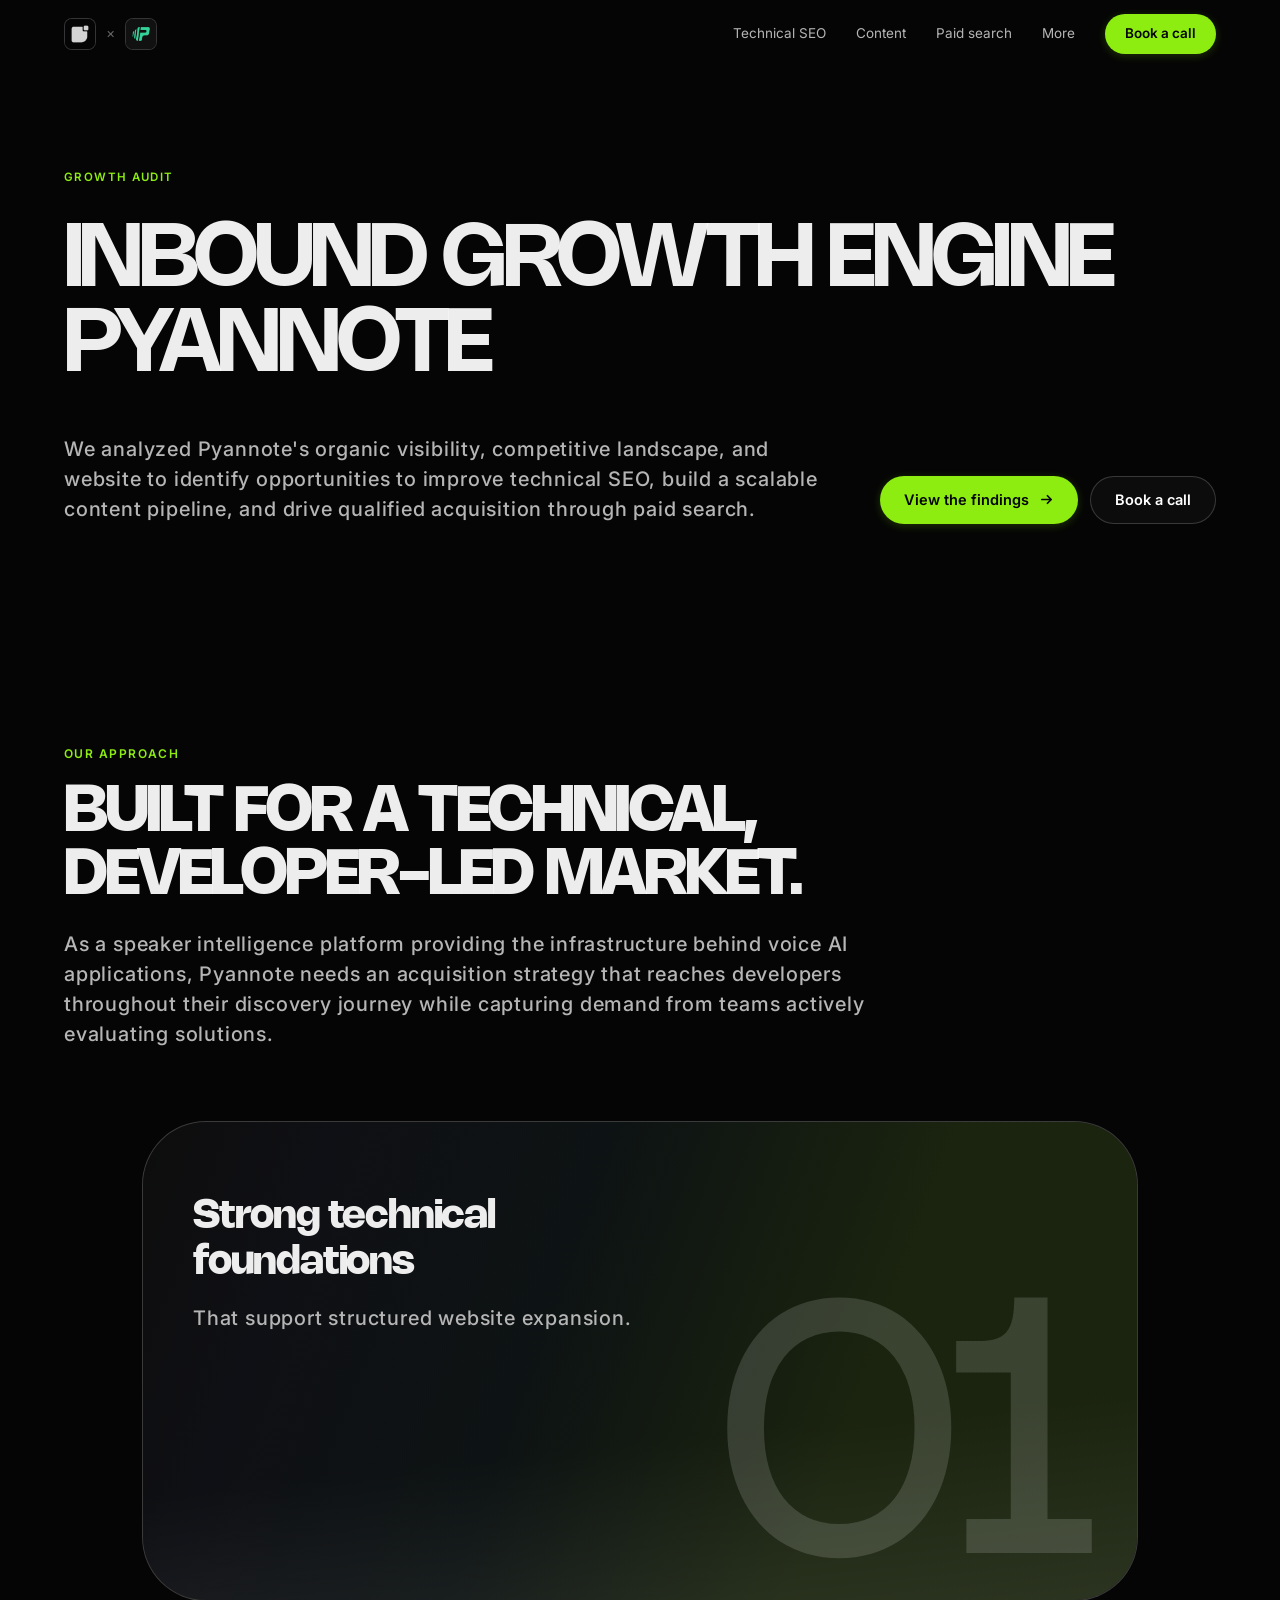
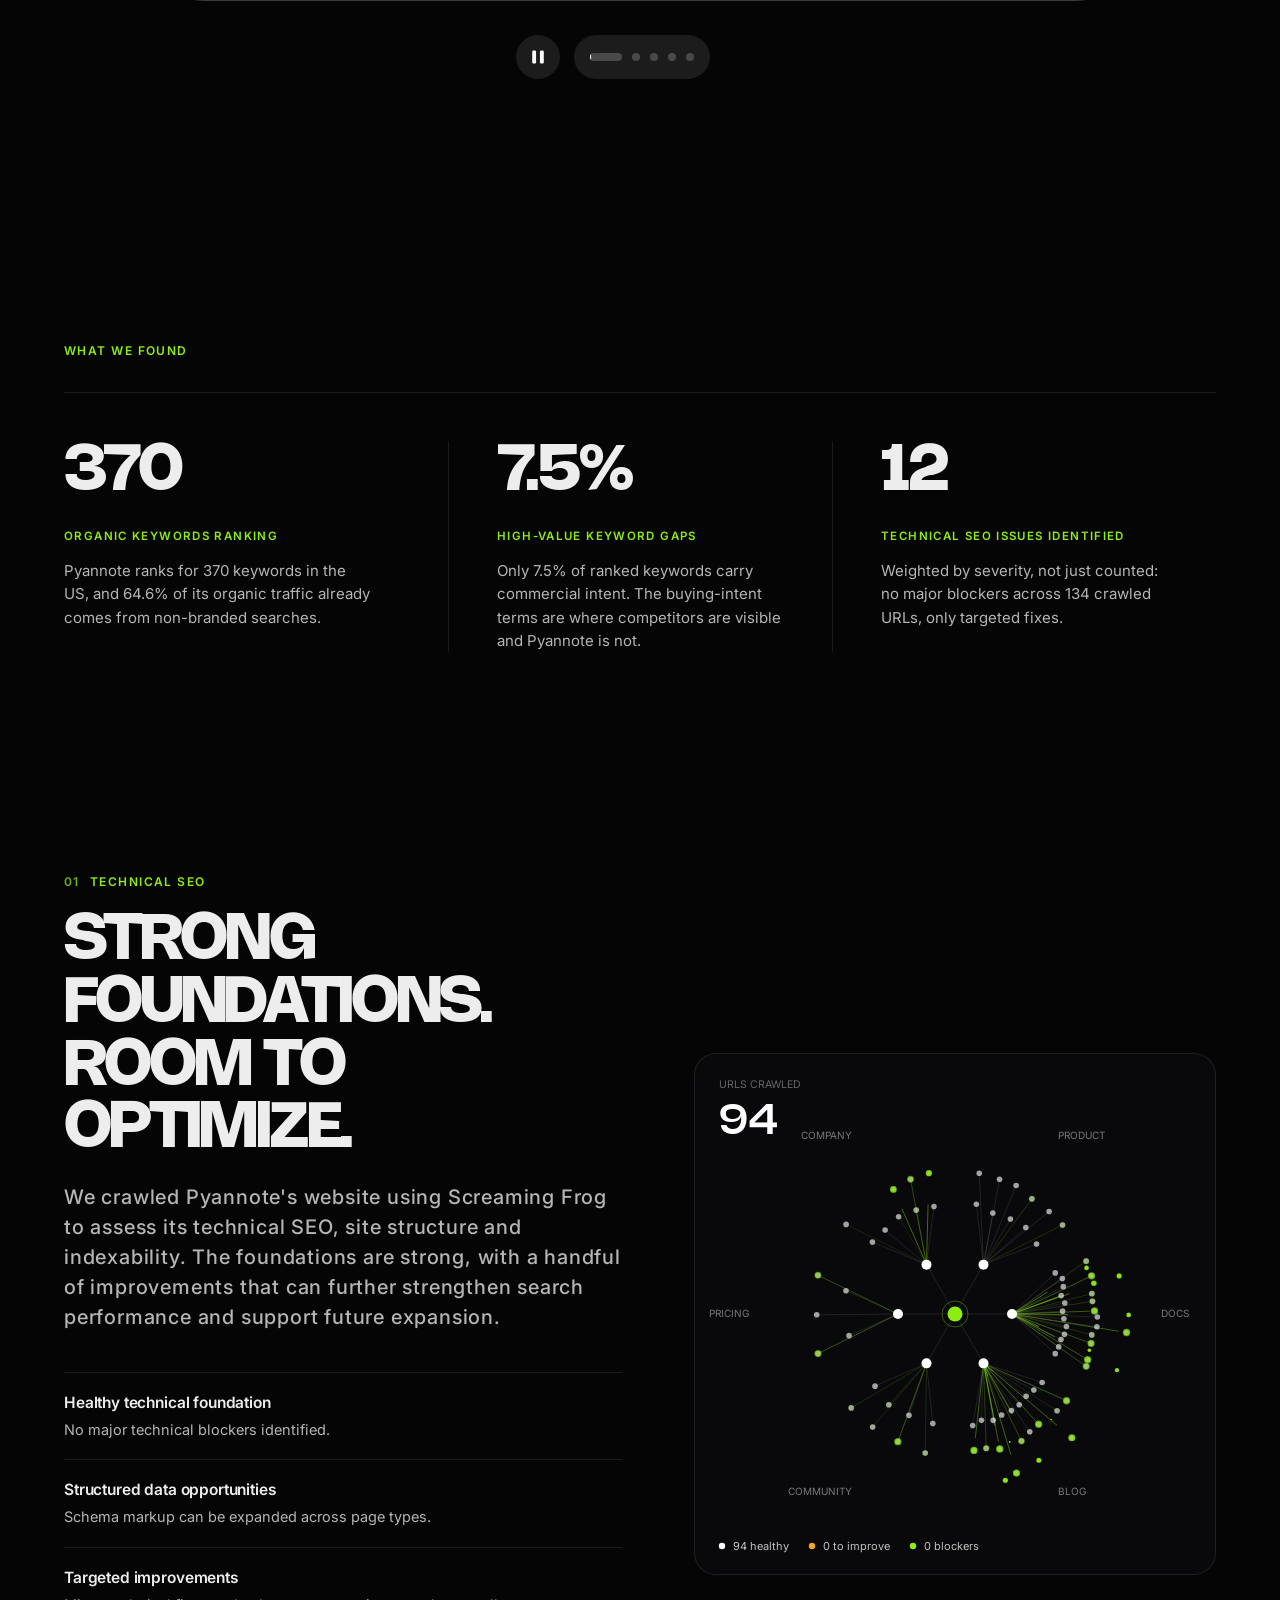
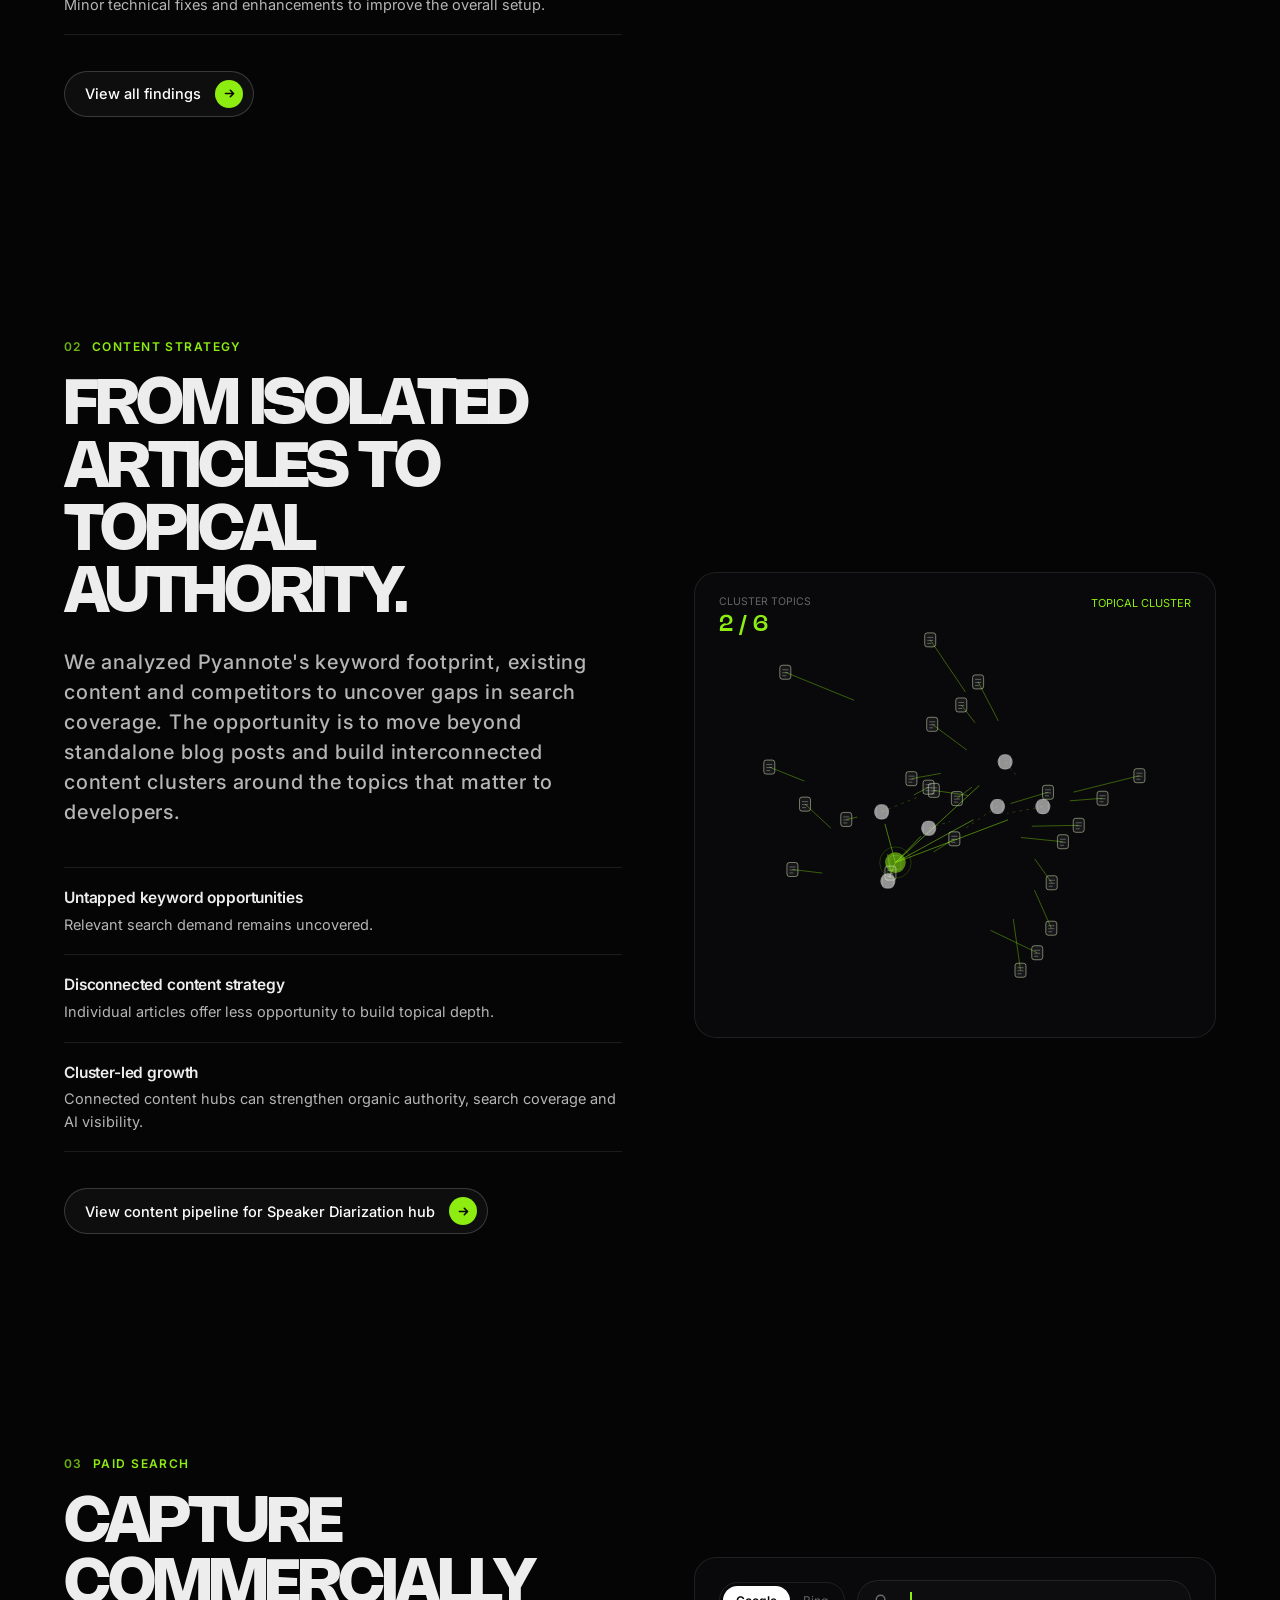
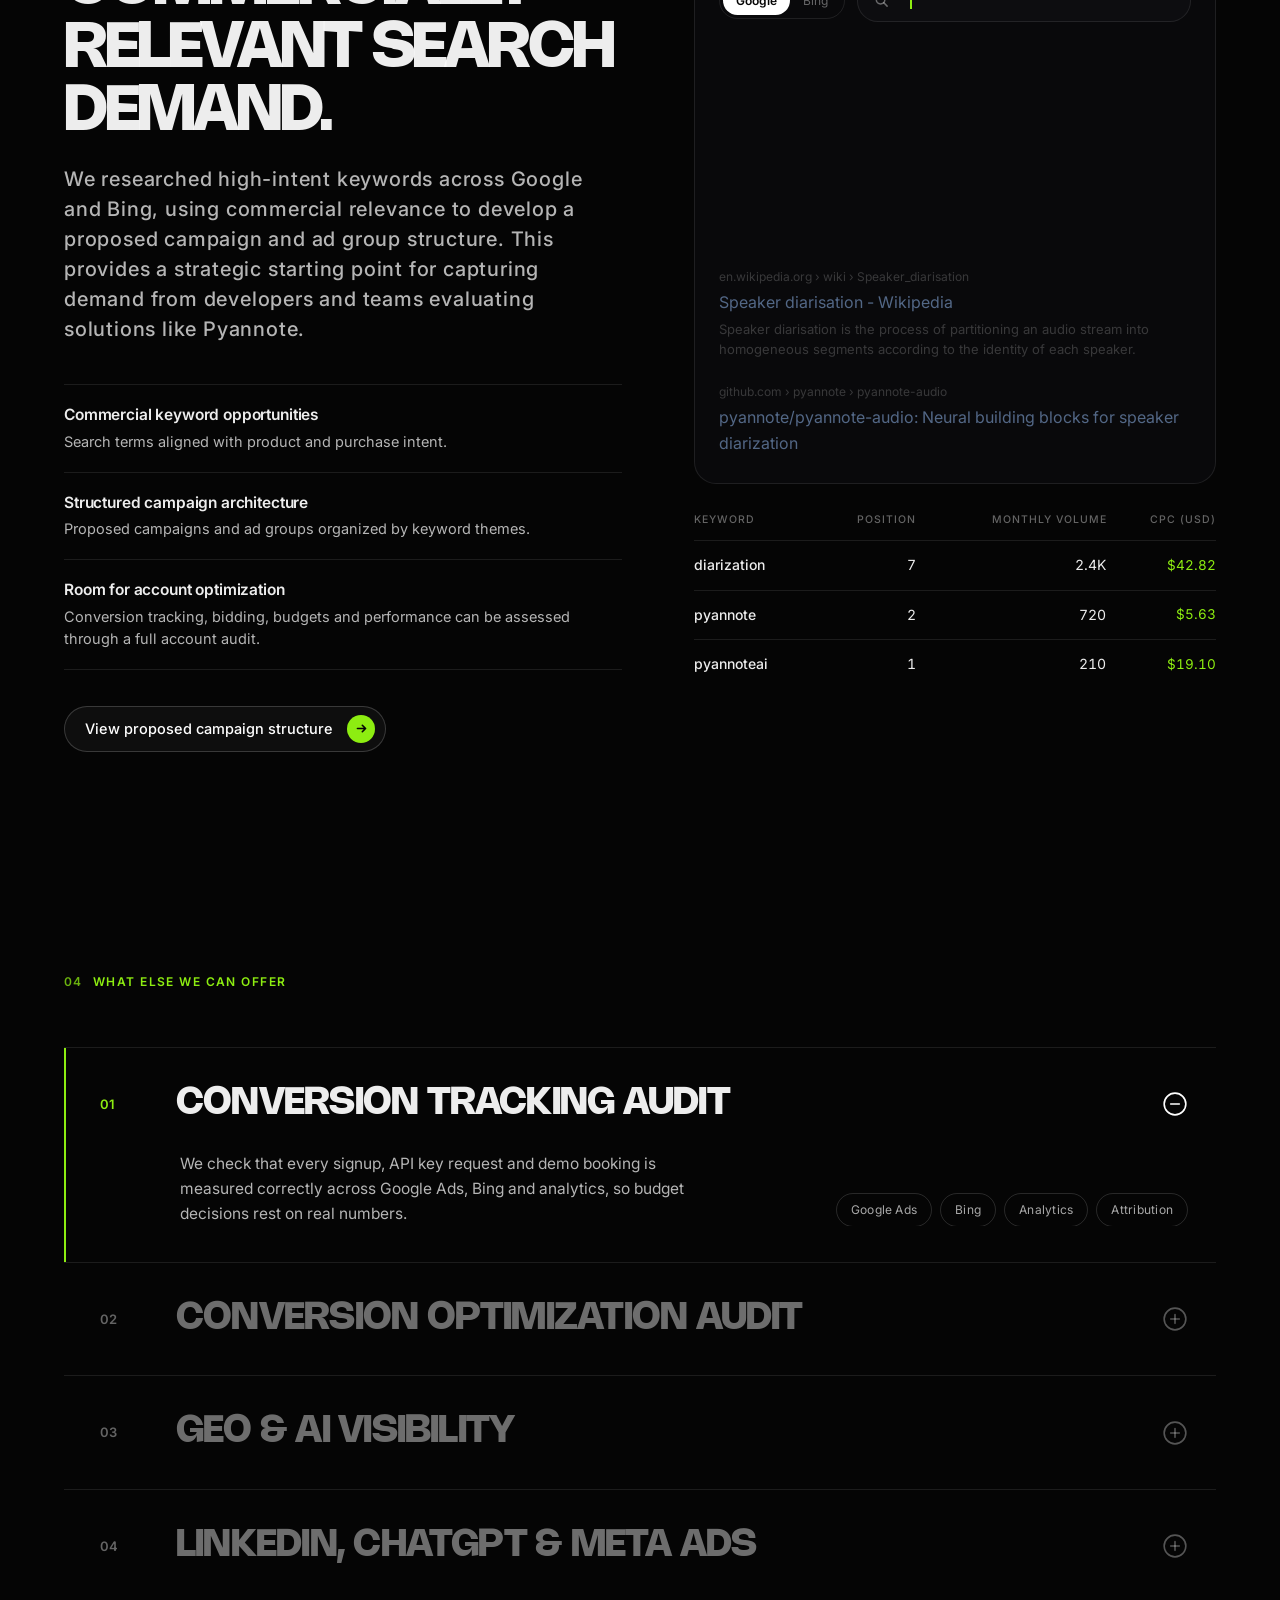
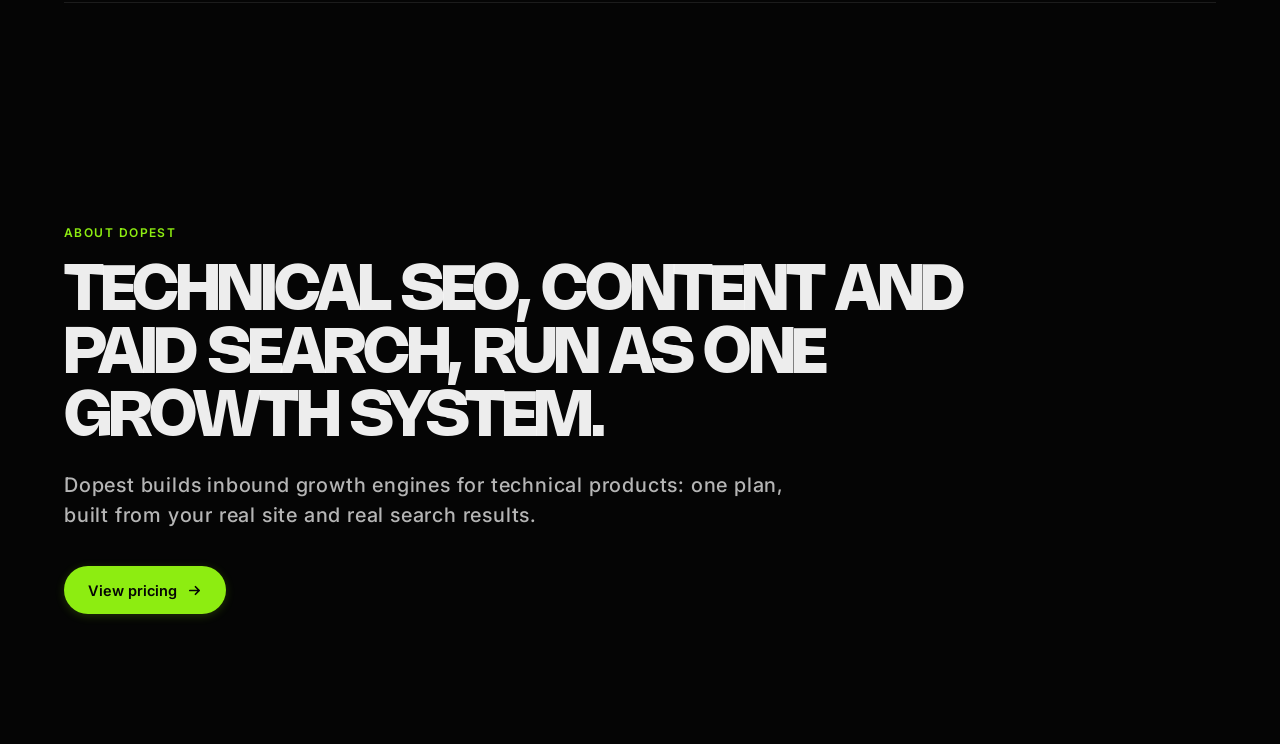
==== index.html @ bdf3ab33 "Add vercel.json and root index.html redirect to pyannote audit" ====
<!doctype html>
<html lang="en">

<head>
  <meta charset="utf-8">
  <title>Inbound Growth Engine | Pyannote — Dopest</title>
  <meta http-equiv="refresh" content="0; url=/pyannote/">
  <link rel="canonical" href="/pyannote/">
  <script>window.location.replace("/pyannote/");</script>
</head>

<body style="background:#050505;color:#fff;font-family:sans-serif;display:flex;align-items:center;justify-content:center;height:100vh;margin:0;">
  <p>Loading audit... <a href="/pyannote/" style="color:#8ded11;">Click here if not redirected</a>.</p>
</body>

</html>
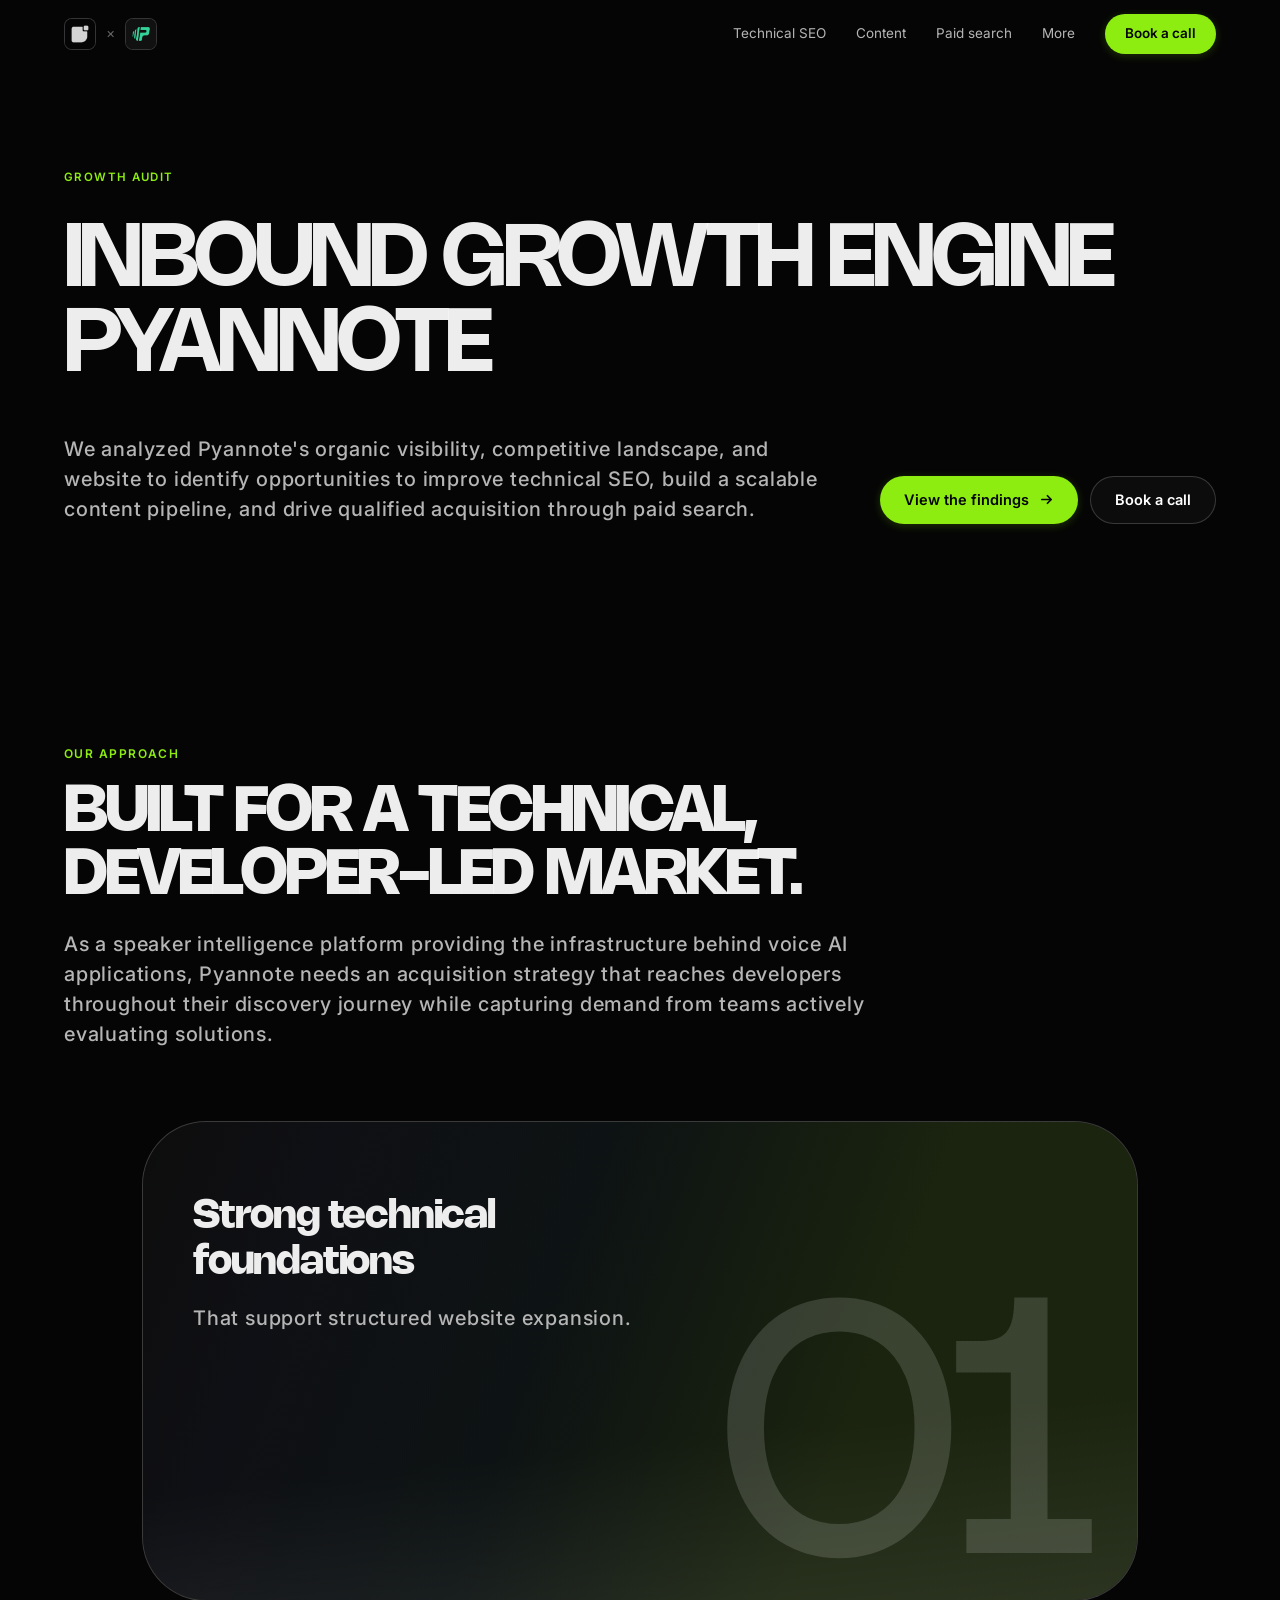
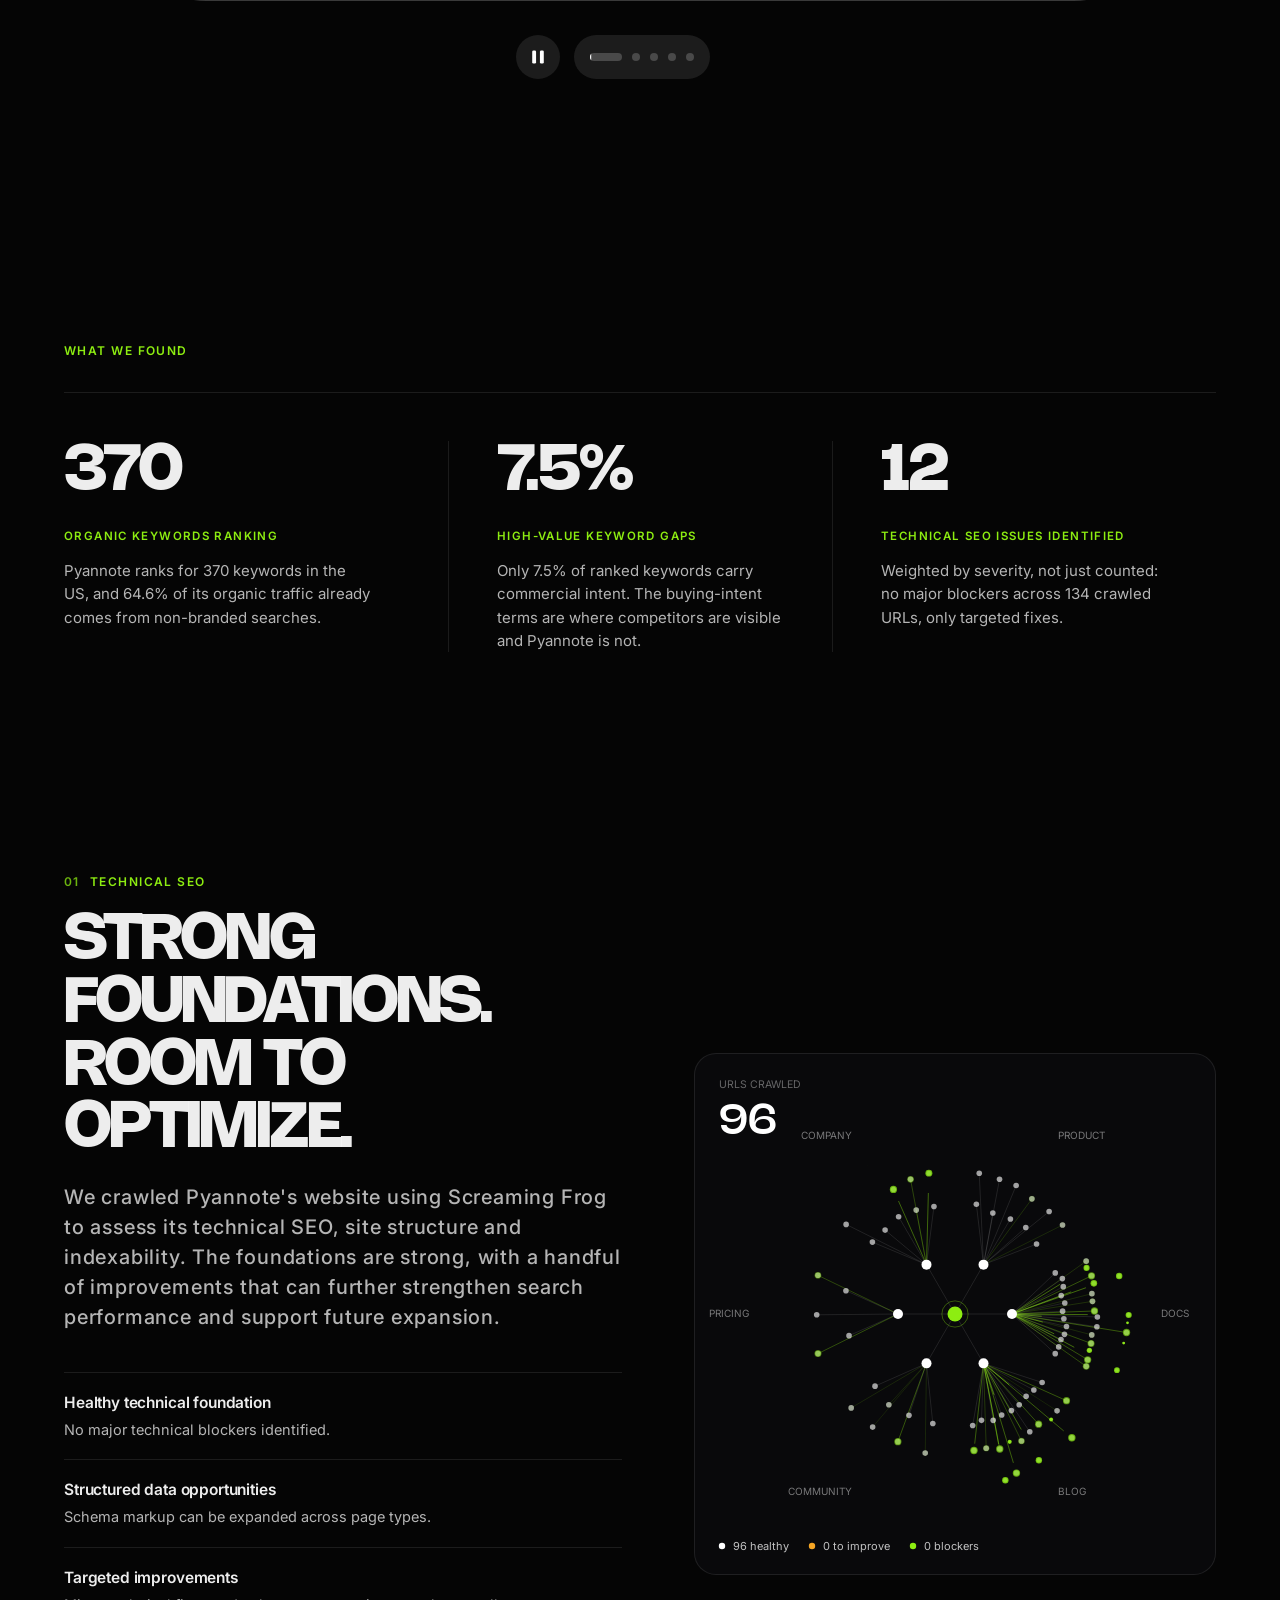
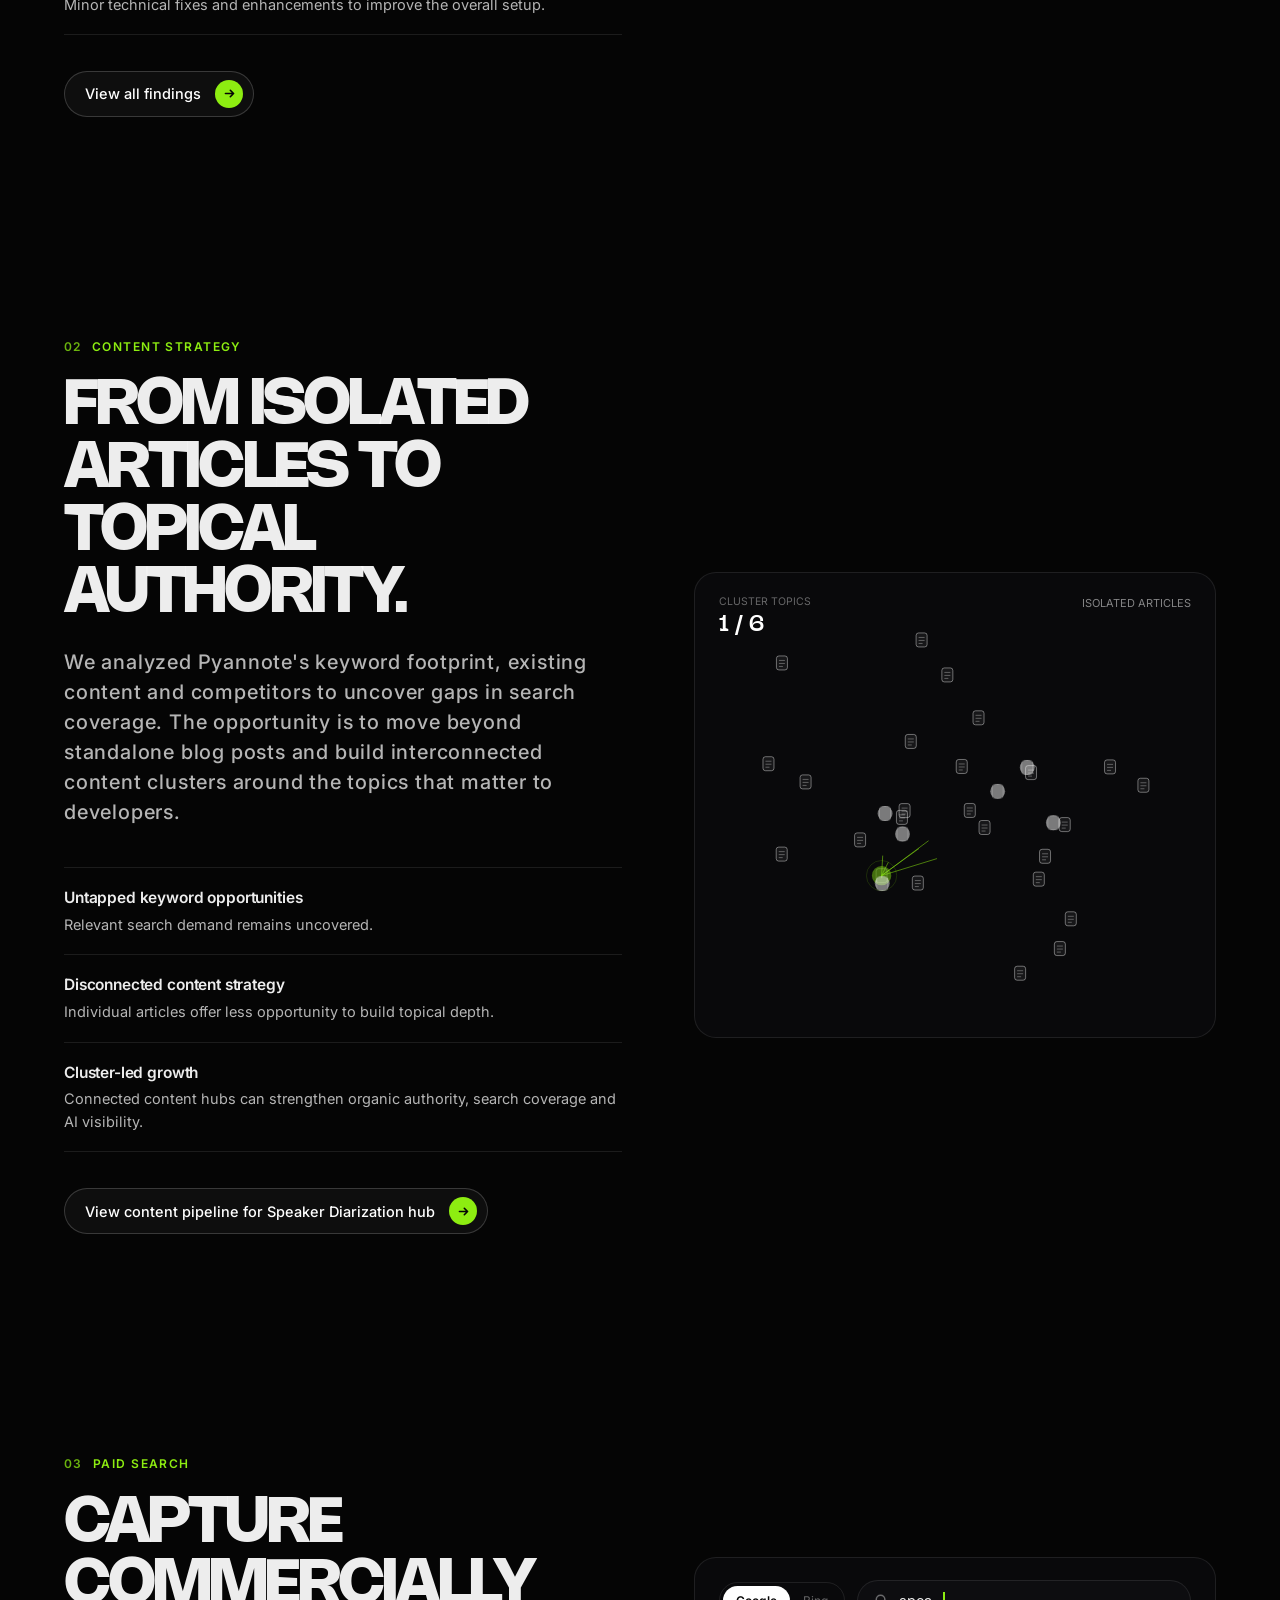
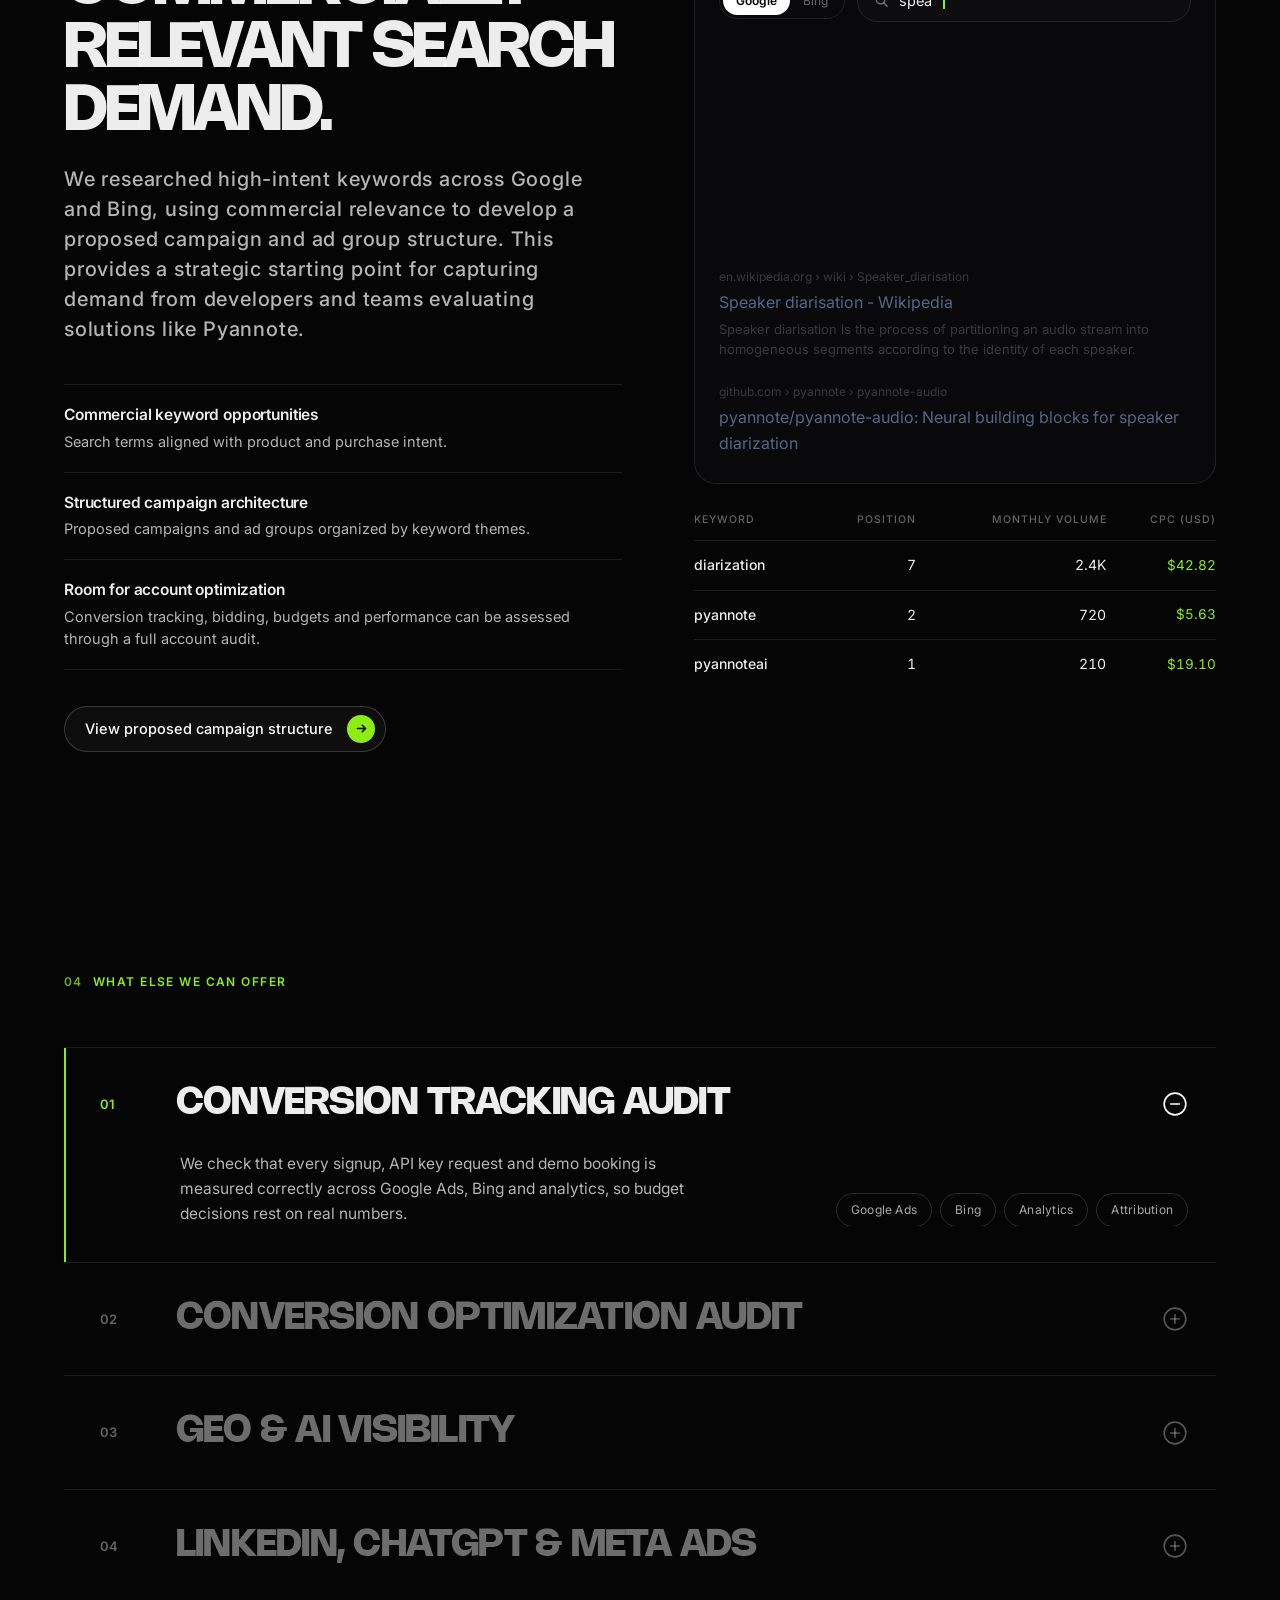
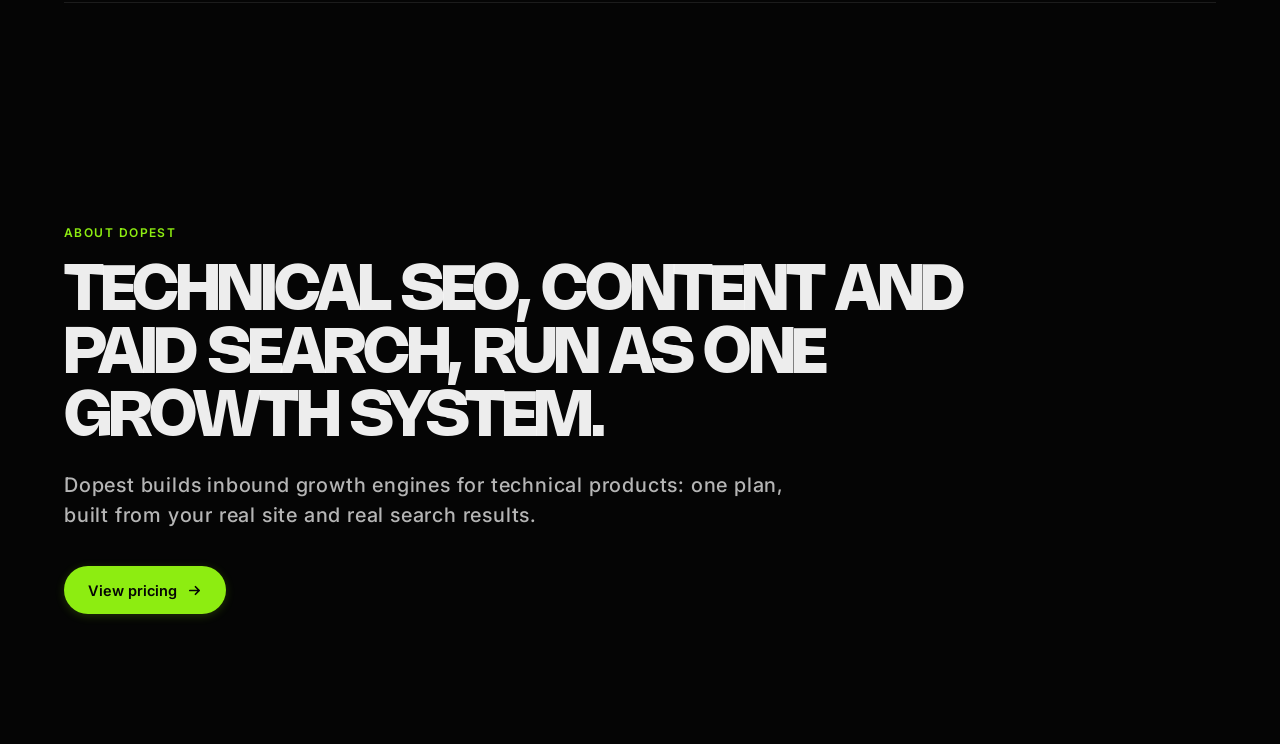
==== commit 9988f07d: "New" ====
--- a/index.html
+++ b/index.html
@@ -14,3 +14,4 @@
 </body>
 
 </html>
+
